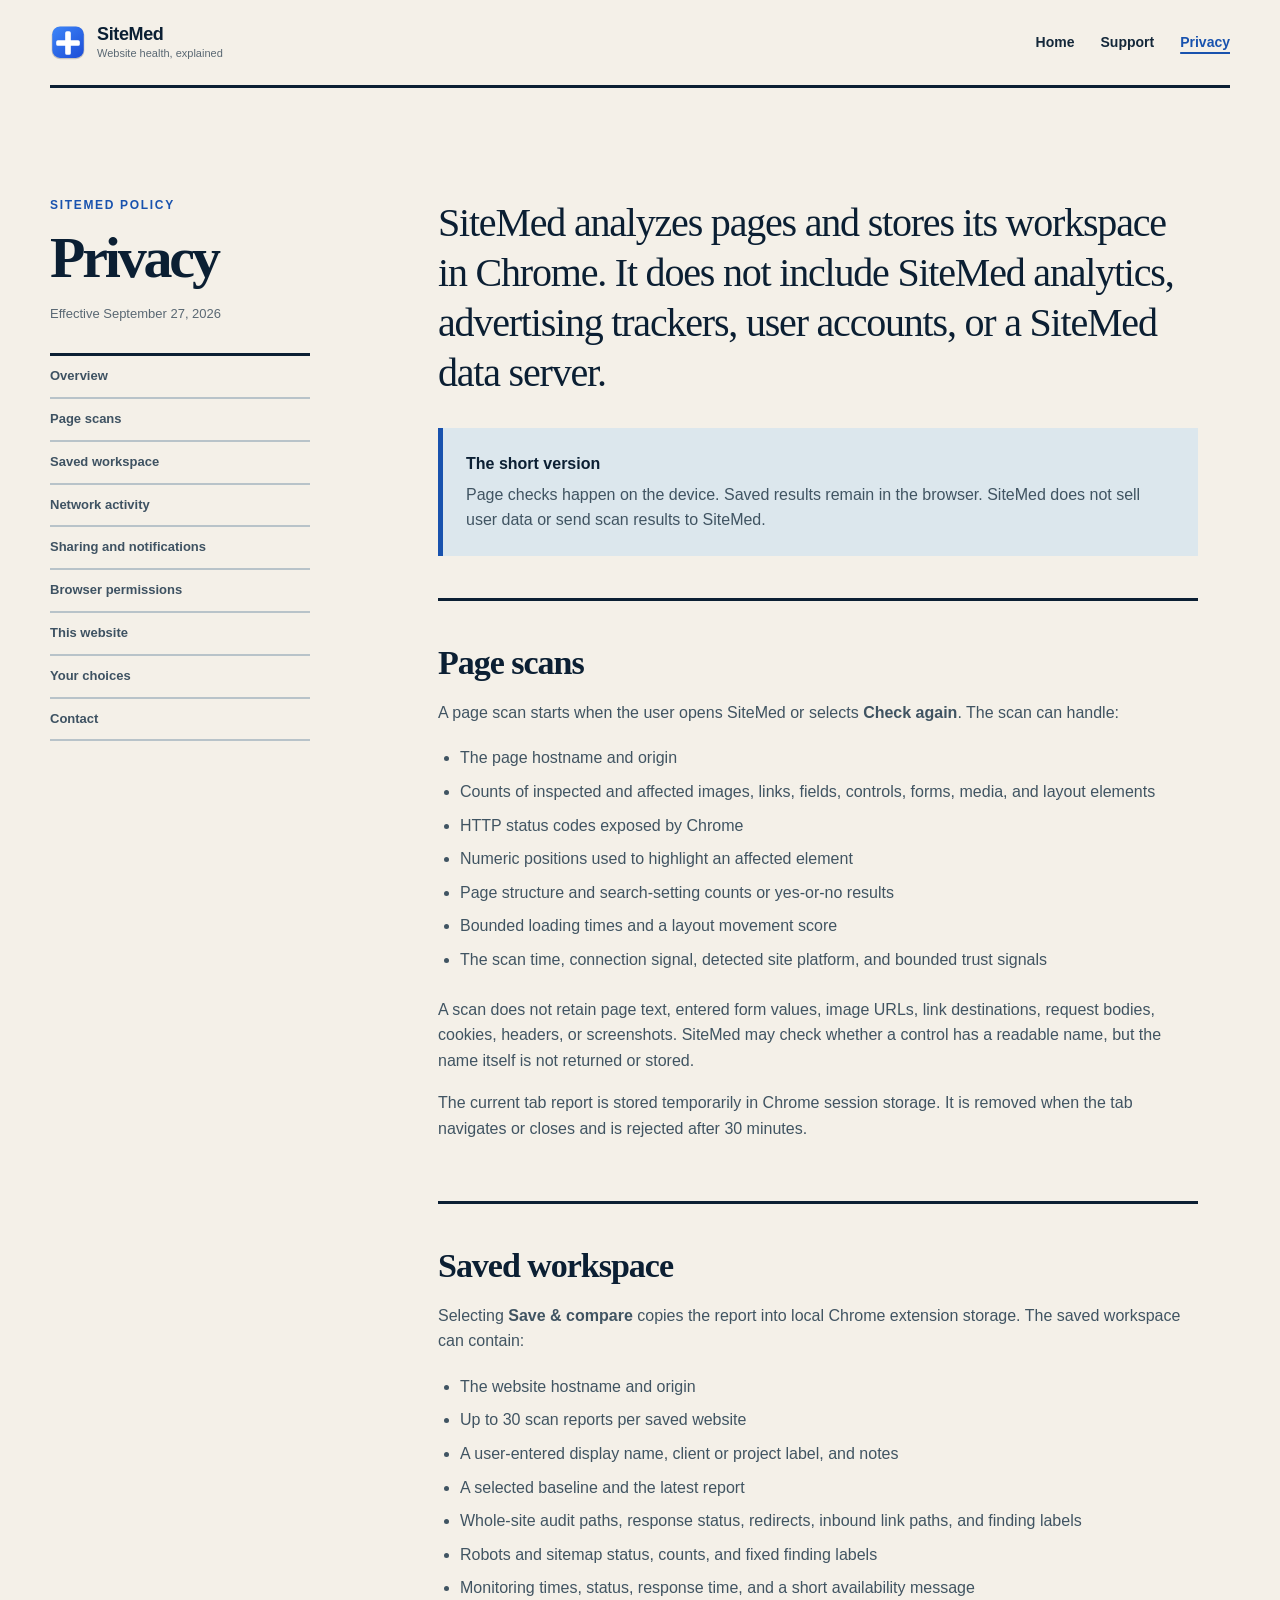
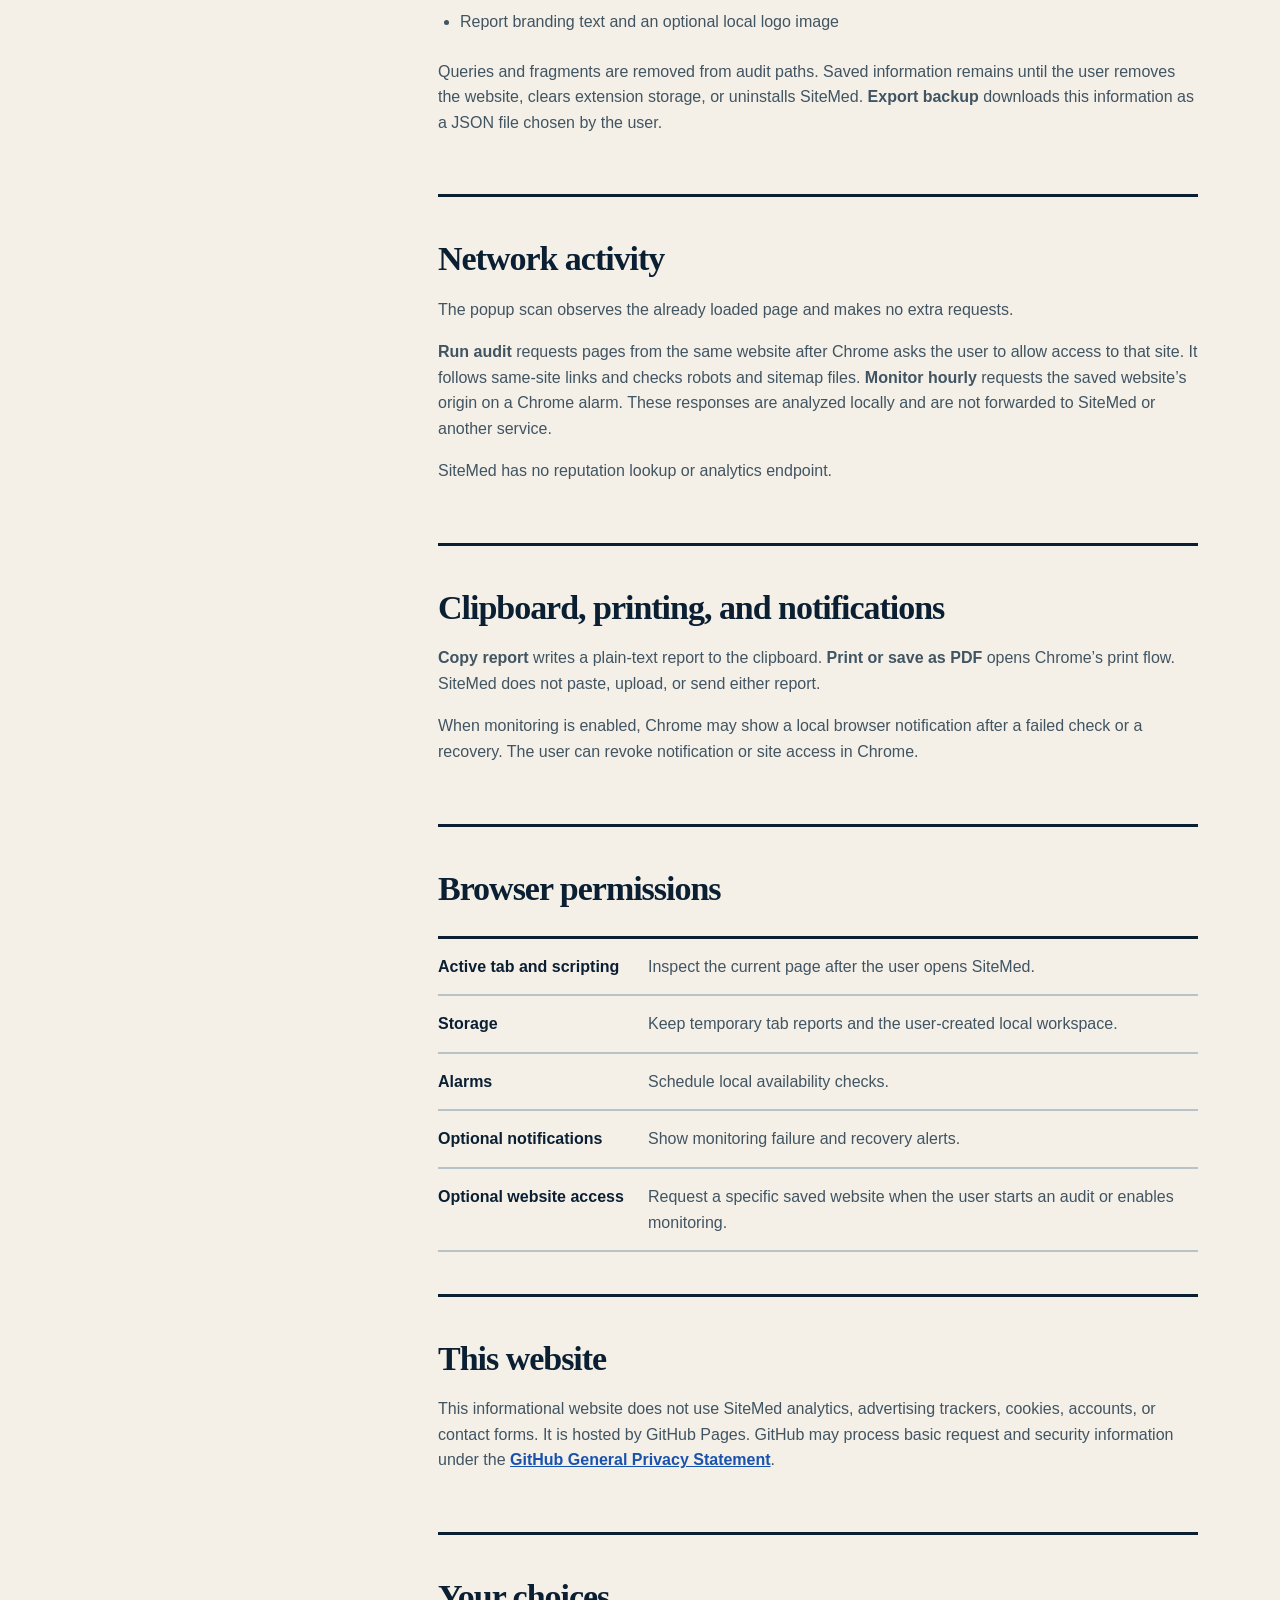
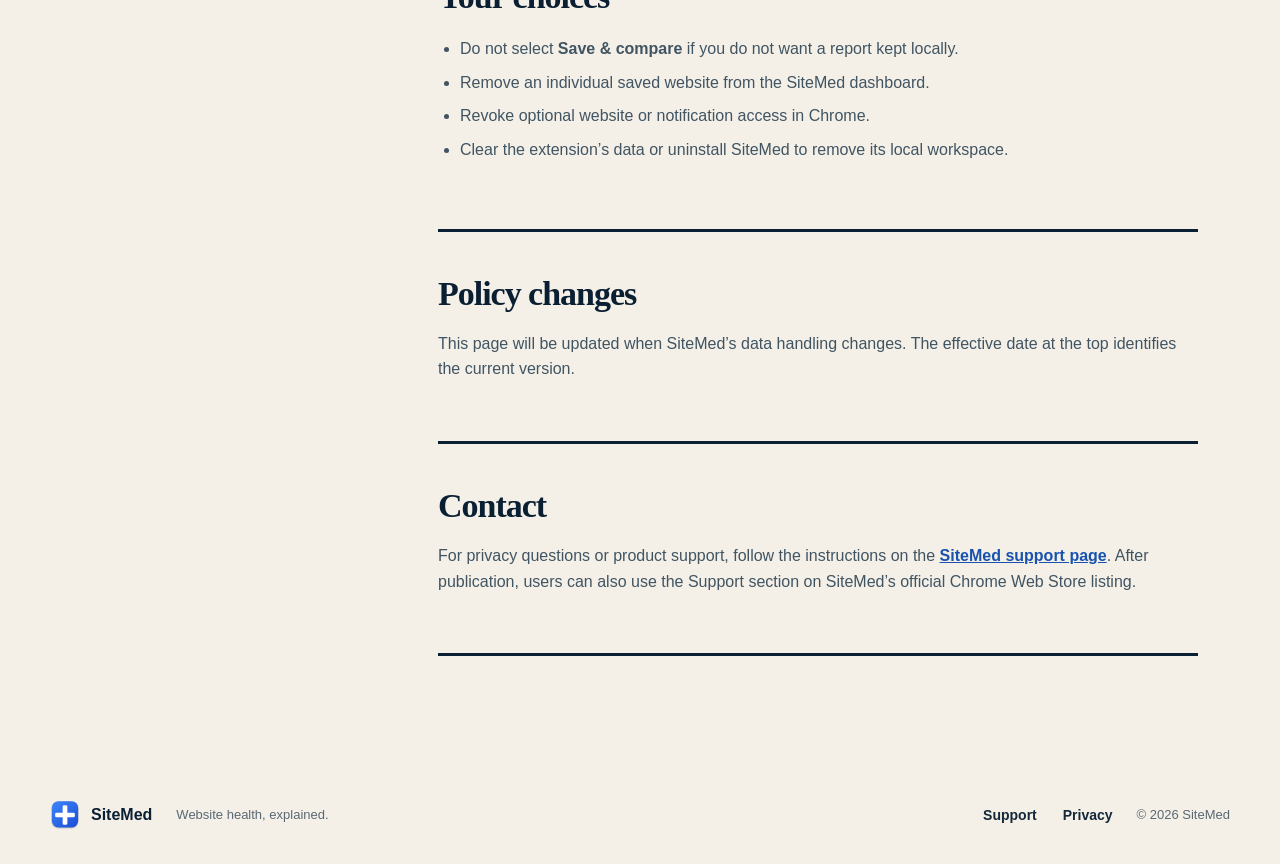
==== privacy.html @ 00b7d243 "First commit of website" ====
<!doctype html>
<html lang="en">
  <head>
    <meta charset="UTF-8" />
    <meta name="viewport" content="width=device-width, initial-scale=1" />
    <meta
      name="description"
      content="SiteMed privacy policy: what the Chrome extension checks, what it stores locally, and when it accesses a website."
    />
    <meta name="theme-color" content="#0b1f33" />
    <title>Privacy policy — SiteMed</title>
    <link rel="icon" href="assets/logo.svg" type="image/svg+xml" />
    <link rel="stylesheet" href="styles.css" />
  </head>
  <body>
    <a class="skip-link" href="#main">Skip to content</a>
    <header class="site-header">
      <a class="wordmark" href="index.html" aria-label="SiteMed home">
        <img src="assets/logo.svg" width="36" height="36" alt="" />
        <span><strong>SiteMed</strong><small>Website health, explained</small></span>
      </a>
      <nav aria-label="Main navigation">
        <a href="index.html">Home</a>
        <a href="support.html">Support</a>
        <a href="privacy.html" aria-current="page">Privacy</a>
      </nav>
    </header>

    <main id="main" class="policy-layout">
      <aside class="policy-sidebar">
        <p class="eyebrow">SiteMed policy</p>
        <h1>Privacy</h1>
        <p>Effective September 27, 2026</p>
        <nav aria-label="Privacy policy sections">
          <a href="#overview">Overview</a>
          <a href="#scans">Page scans</a>
          <a href="#workspace-data">Saved workspace</a>
          <a href="#network">Network activity</a>
          <a href="#sharing">Sharing and notifications</a>
          <a href="#permissions">Browser permissions</a>
          <a href="#website">This website</a>
          <a href="#choices">Your choices</a>
          <a href="#contact">Contact</a>
        </nav>
      </aside>

      <article class="policy-content">
        <section id="overview">
          <p class="policy-lede">
            SiteMed analyzes pages and stores its workspace in Chrome. It does not include
            SiteMed analytics, advertising trackers, user accounts, or a SiteMed data
            server.
          </p>
          <div class="policy-summary">
            <strong>The short version</strong>
            <p>
              Page checks happen on the device. Saved results remain in the browser.
              SiteMed does not sell user data or send scan results to SiteMed.
            </p>
          </div>
        </section>

        <section id="scans">
          <h2>Page scans</h2>
          <p>
            A page scan starts when the user opens SiteMed or selects
            <strong>Check again</strong>. The scan can handle:
          </p>
          <ul>
            <li>The page hostname and origin</li>
            <li>
              Counts of inspected and affected images, links, fields, controls, forms,
              media, and layout elements
            </li>
            <li>HTTP status codes exposed by Chrome</li>
            <li>Numeric positions used to highlight an affected element</li>
            <li>Page structure and search-setting counts or yes-or-no results</li>
            <li>Bounded loading times and a layout movement score</li>
            <li>
              The scan time, connection signal, detected site platform, and bounded trust
              signals
            </li>
          </ul>
          <p>
            A scan does not retain page text, entered form values, image URLs, link
            destinations, request bodies, cookies, headers, or screenshots. SiteMed may
            check whether a control has a readable name, but the name itself is not
            returned or stored.
          </p>
          <p>
            The current tab report is stored temporarily in Chrome session storage. It is
            removed when the tab navigates or closes and is rejected after 30 minutes.
          </p>
        </section>

        <section id="workspace-data">
          <h2>Saved workspace</h2>
          <p>
            Selecting <strong>Save &amp; compare</strong> copies the report into local
            Chrome extension storage. The saved workspace can contain:
          </p>
          <ul>
            <li>The website hostname and origin</li>
            <li>Up to 30 scan reports per saved website</li>
            <li>A user-entered display name, client or project label, and notes</li>
            <li>A selected baseline and the latest report</li>
            <li>
              Whole-site audit paths, response status, redirects, inbound link paths, and
              finding labels
            </li>
            <li>Robots and sitemap status, counts, and fixed finding labels</li>
            <li>
              Monitoring times, status, response time, and a short availability message
            </li>
            <li>Report branding text and an optional local logo image</li>
          </ul>
          <p>
            Queries and fragments are removed from audit paths. Saved information remains
            until the user removes the website, clears extension storage, or uninstalls
            SiteMed. <strong>Export backup</strong> downloads this information as a JSON
            file chosen by the user.
          </p>
        </section>

        <section id="network">
          <h2>Network activity</h2>
          <p>
            The popup scan observes the already loaded page and makes no extra requests.
          </p>
          <p>
            <strong>Run audit</strong> requests pages from the same website after Chrome
            asks the user to allow access to that site. It follows same-site links and
            checks robots and sitemap files. <strong>Monitor hourly</strong> requests the
            saved website’s origin on a Chrome alarm. These responses are analyzed locally
            and are not forwarded to SiteMed or another service.
          </p>
          <p>SiteMed has no reputation lookup or analytics endpoint.</p>
        </section>

        <section id="sharing">
          <h2>Clipboard, printing, and notifications</h2>
          <p>
            <strong>Copy report</strong> writes a plain-text report to the clipboard.
            <strong>Print or save as PDF</strong> opens Chrome’s print flow. SiteMed does
            not paste, upload, or send either report.
          </p>
          <p>
            When monitoring is enabled, Chrome may show a local browser notification after
            a failed check or a recovery. The user can revoke notification or site access
            in Chrome.
          </p>
        </section>

        <section id="permissions">
          <h2>Browser permissions</h2>
          <dl class="permission-list">
            <div>
              <dt>Active tab and scripting</dt>
              <dd>Inspect the current page after the user opens SiteMed.</dd>
            </div>
            <div>
              <dt>Storage</dt>
              <dd>Keep temporary tab reports and the user-created local workspace.</dd>
            </div>
            <div>
              <dt>Alarms</dt>
              <dd>Schedule local availability checks.</dd>
            </div>
            <div>
              <dt>Optional notifications</dt>
              <dd>Show monitoring failure and recovery alerts.</dd>
            </div>
            <div>
              <dt>Optional website access</dt>
              <dd>
                Request a specific saved website when the user starts an audit or enables
                monitoring.
              </dd>
            </div>
          </dl>
        </section>

        <section id="website">
          <h2>This website</h2>
          <p>
            This informational website does not use SiteMed analytics, advertising
            trackers, cookies, accounts, or contact forms. It is hosted by GitHub Pages.
            GitHub may process basic request and security information under the
            <a
              href="https://docs.github.com/en/site-policy/privacy-policies/github-general-privacy-statement"
              >GitHub General Privacy Statement</a
            >.
          </p>
        </section>

        <section id="choices">
          <h2>Your choices</h2>
          <ul>
            <li>
              Do not select <strong>Save &amp; compare</strong> if you do not want a
              report kept locally.
            </li>
            <li>Remove an individual saved website from the SiteMed dashboard.</li>
            <li>Revoke optional website or notification access in Chrome.</li>
            <li>
              Clear the extension’s data or uninstall SiteMed to remove its local
              workspace.
            </li>
          </ul>
        </section>

        <section id="changes">
          <h2>Policy changes</h2>
          <p>
            This page will be updated when SiteMed’s data handling changes. The effective
            date at the top identifies the current version.
          </p>
        </section>

        <section id="contact">
          <h2>Contact</h2>
          <p>
            For privacy questions or product support, follow the instructions on the
            <a href="support.html">SiteMed support page</a>. After publication, users can
            also use the Support section on SiteMed’s official Chrome Web Store listing.
          </p>
        </section>
      </article>
    </main>

    <footer class="site-footer">
      <a class="footer-brand" href="index.html">
        <img src="assets/logo.svg" width="30" height="30" alt="" />
        <strong>SiteMed</strong>
      </a>
      <p>Website health, explained.</p>
      <nav aria-label="Footer navigation">
        <a href="support.html">Support</a>
        <a href="privacy.html">Privacy</a>
      </nav>
      <p class="copyright">© 2026 SiteMed</p>
    </footer>
  </body>
</html>
---- styles.css ----
:root {
  color: #14283a;
  background: #f4f0e8;
  font-family: Arial, Helvetica, sans-serif;
  font-synthesis: none;
  text-rendering: optimizeLegibility;
  --navy: #0b1f33;
  --navy-light: #173a59;
  --blue: #2468d6;
  --blue-dark: #1852ae;
  --cream: #f4f0e8;
  --paper: #fffdf8;
  --ink: #14283a;
  --muted: #5a6873;
  --rule: #b8c3c9;
  --green: #208361;
  --yellow: #d79d27;
  --red: #cc4b4b;
}

* {
  box-sizing: border-box;
}

html {
  scroll-behavior: smooth;
}

body {
  margin: 0;
  overflow-x: hidden;
  background: var(--cream);
  color: var(--ink);
  line-height: 1.6;
}

img {
  display: block;
  max-width: 100%;
}

a {
  color: inherit;
}

button,
a {
  -webkit-tap-highlight-color: transparent;
}

:focus-visible {
  outline: 3px solid #73a7fa;
  outline-offset: 4px;
}

.skip-link {
  position: fixed;
  z-index: 20;
  top: 12px;
  left: 12px;
  padding: 10px 14px;
  transform: translateY(-180%);
  background: #fff;
  color: var(--navy);
  font-weight: 700;
}

.skip-link:focus {
  transform: translateY(0);
}

.site-header {
  display: flex;
  width: min(1180px, calc(100% - 40px));
  min-height: 88px;
  align-items: center;
  justify-content: space-between;
  gap: 32px;
  margin: 0 auto;
  border-bottom: 3px solid var(--navy);
}

.wordmark,
.footer-brand {
  display: inline-flex;
  align-items: center;
  gap: 11px;
  color: var(--navy);
  text-decoration: none;
}

.wordmark > span {
  display: flex;
  flex-direction: column;
}

.wordmark strong {
  font-size: 18px;
  letter-spacing: -0.02em;
  line-height: 1.1;
}

.wordmark small {
  margin-top: 3px;
  color: var(--muted);
  font-size: 11px;
  line-height: 1.2;
}

.site-header nav,
.site-footer nav {
  display: flex;
  align-items: center;
  gap: 26px;
}

.site-header nav a,
.site-footer nav a {
  font-size: 14px;
  font-weight: 700;
  text-decoration: none;
}

.site-header nav a:hover,
.site-header nav a[aria-current='page'],
.site-footer nav a:hover {
  color: var(--blue-dark);
  text-decoration: underline;
  text-decoration-thickness: 2px;
  text-underline-offset: 5px;
}

.hero {
  display: grid;
  width: min(1180px, calc(100% - 40px));
  grid-template-columns: minmax(0, 1.05fr) minmax(360px, 0.85fr);
  align-items: center;
  gap: clamp(48px, 8vw, 110px);
  margin: 0 auto;
  padding: clamp(70px, 10vw, 130px) 0;
}

.hero-copy {
  min-width: 0;
}

.eyebrow {
  margin: 0 0 16px;
  color: var(--blue-dark);
  font-size: 12px;
  font-weight: 800;
  letter-spacing: 0.14em;
  line-height: 1.3;
  text-transform: uppercase;
}

.hero h1,
.support-hero h1,
.policy-sidebar h1 {
  margin: 0;
  color: var(--navy);
  font-family: Georgia, 'Times New Roman', serif;
  font-size: clamp(50px, 7vw, 88px);
  font-weight: 700;
  letter-spacing: -0.055em;
  line-height: 0.98;
}

.hero-lede {
  max-width: 650px;
  margin: 30px 0 0;
  color: #34495a;
  font-size: clamp(18px, 2vw, 22px);
  line-height: 1.55;
}

.hero-actions,
.closing-links {
  display: flex;
  flex-wrap: wrap;
  gap: 12px;
  margin-top: 34px;
}

.button {
  display: inline-flex;
  min-height: 48px;
  align-items: center;
  justify-content: center;
  padding: 12px 19px;
  border: 3px solid transparent;
  border-radius: 5px;
  font-size: 14px;
  font-weight: 800;
  line-height: 1.2;
  text-decoration: none;
}

.button-primary {
  background: var(--blue-dark);
  color: #fff;
}

.button-primary:hover {
  background: var(--navy);
}

.button-secondary {
  border-color: var(--navy);
  background: transparent;
  color: var(--navy);
}

.button-secondary:hover {
  background: var(--paper);
}

.plain-list {
  margin: 0;
  padding: 0;
  list-style: none;
}

.hero-points {
  display: flex;
  flex-wrap: wrap;
  gap: 10px 22px;
  margin-top: 32px;
  color: var(--muted);
  font-size: 13px;
  font-weight: 700;
}

.hero-points li::before {
  margin-right: 8px;
  color: var(--green);
  content: '✓';
}

.scan-demo {
  overflow: hidden;
  border: 4px solid var(--navy);
  border-radius: 8px;
  background: #0f1e30;
  color: #eaf1fb;
  box-shadow: 16px 16px 0 #c6d5df;
}

.demo-titlebar {
  display: flex;
  align-items: center;
  gap: 10px;
  padding: 15px 18px;
  border-bottom: 2px solid #31445a;
}

.demo-titlebar > span:last-child,
.demo-site > span:last-child {
  display: flex;
  flex-direction: column;
}

.demo-titlebar strong,
.demo-site strong {
  line-height: 1.2;
}

.demo-titlebar small,
.demo-site small {
  margin-top: 2px;
  color: #9aabc0;
  font-size: 10px;
  line-height: 1.3;
  text-transform: uppercase;
}

.demo-mark {
  display: grid;
  width: 29px;
  height: 29px;
  place-items: center;
  border-radius: 5px;
  background: var(--blue);
  color: white;
  font-size: 23px;
  font-weight: 400;
  line-height: 1;
}

.demo-site {
  display: flex;
  align-items: center;
  gap: 11px;
  padding: 20px 20px 8px;
}

.status-dot {
  width: 11px;
  height: 11px;
  border: 2px solid #0f1e30;
  border-radius: 50%;
  background: #45cc95;
  box-shadow: 0 0 0 2px #347b67;
}

.demo-summary {
  display: flex;
  flex-direction: column;
  margin: 10px 20px 14px;
  padding: 14px;
  border-left: 4px solid #5c98ef;
  background: #172a40;
}

.demo-summary strong {
  font-size: 15px;
}

.demo-summary span {
  margin-top: 2px;
  color: #b4c1d0;
  font-size: 12px;
}

.demo-findings {
  display: grid;
  gap: 8px;
  margin: 0;
  padding: 0 20px;
  list-style: none;
}

.demo-findings li {
  display: grid;
  grid-template-columns: 27px 1fr;
  gap: 10px;
  padding: 11px 0;
  border-bottom: 2px solid #2c3e52;
}

.demo-findings li:last-child {
  border-bottom: 0;
}

.demo-findings li > span:last-child {
  display: flex;
  min-width: 0;
  flex-direction: column;
}

.demo-findings strong {
  font-size: 12px;
  line-height: 1.4;
}

.demo-findings small {
  margin-top: 3px;
  color: #9fafc1;
  font-size: 10px;
  line-height: 1.45;
}

.severity {
  display: grid;
  width: 24px;
  height: 24px;
  place-items: center;
  border-radius: 50%;
  color: #fff;
  font-size: 10px;
  font-weight: 800;
}

.severity-error {
  background: var(--red);
}

.severity-warning {
  background: var(--yellow);
}

.severity-info {
  background: #397fd7;
}

.demo-private {
  margin: 8px 20px 18px;
  color: #9fafc1;
  font-size: 10px;
}

.demo-private span {
  margin-right: 6px;
  color: #45cc95;
}

.statement {
  background: var(--navy);
  color: #fff;
}

.statement p {
  width: min(980px, calc(100% - 40px));
  margin: 0 auto;
  padding: clamp(56px, 8vw, 90px) 0;
  font-family: Georgia, 'Times New Roman', serif;
  font-size: clamp(30px, 5vw, 54px);
  letter-spacing: -0.035em;
  line-height: 1.16;
}

.section {
  width: min(1180px, calc(100% - 40px));
  margin: 0 auto;
  padding: clamp(72px, 10vw, 125px) 0;
}

.section-heading {
  display: grid;
  grid-template-columns: minmax(0, 1.2fr) minmax(280px, 0.7fr);
  gap: 24px 70px;
  align-items: end;
  margin-bottom: 56px;
}

.section-heading .eyebrow {
  grid-column: 1 / -1;
  margin-bottom: -6px;
}

.section-heading h2,
.workspace-intro h2,
.privacy-callout h2,
.closing h2,
.support-contact h2 {
  margin: 0;
  color: var(--navy);
  font-family: Georgia, 'Times New Roman', serif;
  font-size: clamp(36px, 5vw, 60px);
  letter-spacing: -0.045em;
  line-height: 1.05;
}

.section-heading > p:last-child,
.workspace-intro > p:last-child {
  margin: 0;
  color: var(--muted);
  font-size: 17px;
}

.check-grid {
  display: grid;
  grid-template-columns: repeat(2, minmax(0, 1fr));
  border-top: 4px solid var(--navy);
}

.check-grid article {
  position: relative;
  min-height: 270px;
  padding: 36px 42px 36px 0;
  border-bottom: 3px solid var(--navy);
}

.check-grid article:nth-child(odd) {
  padding-right: 48px;
  border-right: 3px solid var(--navy);
}

.check-grid article:nth-child(even) {
  padding-left: 48px;
}

.check-number {
  display: block;
  color: var(--blue-dark);
  font-family: Georgia, 'Times New Roman', serif;
  font-size: 18px;
  font-weight: 700;
}

.check-grid h3 {
  margin: 34px 0 12px;
  color: var(--navy);
  font-size: 23px;
  letter-spacing: -0.025em;
  line-height: 1.25;
}

.check-grid p {
  max-width: 470px;
  margin: 0;
  color: var(--muted);
}

.workspace-section {
  display: grid;
  grid-template-columns: minmax(300px, 0.75fr) minmax(420px, 1.25fr);
  gap: clamp(60px, 10vw, 130px);
  padding: clamp(78px, 10vw, 125px) max(20px, calc((100vw - 1180px) / 2));
  background: #dbe5ea;
}

.workspace-intro {
  align-self: start;
}

.workspace-intro > p:last-child {
  margin-top: 24px;
}

.workspace-list {
  border-top: 4px solid var(--navy);
}

.workspace-list article {
  display: grid;
  grid-template-columns: 180px 1fr;
  gap: 22px;
  padding: 26px 0;
  border-bottom: 3px solid var(--navy);
}

.workspace-list strong {
  color: var(--navy);
  font-size: 16px;
}

.workspace-list p {
  margin: 0;
  color: #425666;
}

.privacy-callout {
  display: grid;
  grid-template-columns: 1fr 1fr;
  gap: 60px;
  padding: clamp(75px, 10vw, 120px) max(20px, calc((100vw - 1180px) / 2));
  background: #122c45;
  color: #d9e5ef;
}

.privacy-callout .eyebrow {
  color: #8eb9fb;
}

.privacy-callout h2 {
  color: #fff;
}

.privacy-callout p {
  margin: 0 0 22px;
  font-size: 18px;
}

.text-link {
  color: inherit;
  font-weight: 800;
  text-decoration: underline;
  text-decoration-thickness: 2px;
  text-underline-offset: 5px;
}

.text-link:hover {
  color: #8eb9fb;
}

.section-heading.compact {
  display: block;
  max-width: 720px;
}

.section-heading.compact .eyebrow {
  margin-bottom: 16px;
}

.faq-list {
  border-top: 4px solid var(--navy);
}

.faq-list details {
  border-bottom: 3px solid var(--navy);
}

.faq-list summary {
  position: relative;
  padding: 24px 50px 24px 0;
  color: var(--navy);
  cursor: pointer;
  font-size: 18px;
  font-weight: 800;
  list-style: none;
}

.faq-list summary::-webkit-details-marker {
  display: none;
}

.faq-list summary::after {
  position: absolute;
  top: 16px;
  right: 3px;
  color: var(--blue-dark);
  content: '+';
  font-family: Georgia, 'Times New Roman', serif;
  font-size: 32px;
  font-weight: 400;
}

.faq-list details[open] summary::after {
  content: '−';
}

.faq-list details p {
  max-width: 780px;
  margin: -8px 0 26px;
  color: var(--muted);
}

.closing {
  padding: clamp(74px, 10vw, 120px) max(20px, calc((100vw - 1180px) / 2));
  background: var(--blue-dark);
  color: #fff;
}

.closing .eyebrow {
  color: #c5dbff;
}

.closing h2 {
  max-width: 900px;
  color: #fff;
}

.button-light {
  background: #fff;
  color: var(--navy);
}

.button-outline-light {
  border-color: #fff;
  color: #fff;
}

.site-footer {
  display: grid;
  width: min(1180px, calc(100% - 40px));
  grid-template-columns: auto 1fr auto auto;
  align-items: center;
  gap: 24px;
  margin: 0 auto;
  padding: 34px 0;
}

.site-footer p {
  margin: 0;
  color: var(--muted);
  font-size: 13px;
}

.site-footer .copyright {
  text-align: right;
}

.policy-layout {
  display: grid;
  width: min(1180px, calc(100% - 40px));
  grid-template-columns: 260px minmax(0, 760px);
  gap: clamp(60px, 10vw, 150px);
  margin: 0 auto;
  padding: clamp(65px, 9vw, 110px) 0;
}

.policy-sidebar {
  align-self: start;
}

.policy-sidebar h1 {
  font-size: 58px;
}

.policy-sidebar > p:nth-of-type(2) {
  margin: 18px 0 28px;
  color: var(--muted);
  font-size: 13px;
}

.policy-sidebar nav {
  display: flex;
  flex-direction: column;
  border-top: 3px solid var(--navy);
}

.policy-sidebar nav a {
  padding: 10px 0;
  border-bottom: 2px solid var(--rule);
  color: #3e5262;
  font-size: 13px;
  font-weight: 700;
  text-decoration: none;
}

.policy-sidebar nav a:hover {
  color: var(--blue-dark);
}

.policy-content {
  min-width: 0;
}

.policy-content section {
  padding: 42px 0;
  border-bottom: 3px solid var(--navy);
  scroll-margin-top: 24px;
}

.policy-content section:first-child {
  padding-top: 0;
}

.policy-content h2,
.support-main h2,
.support-faq h2 {
  margin: 0 0 18px;
  color: var(--navy);
  font-family: Georgia, 'Times New Roman', serif;
  font-size: 34px;
  letter-spacing: -0.03em;
  line-height: 1.15;
}

.policy-content p,
.policy-content li,
.support-main p,
.support-main li {
  color: #405462;
}

.policy-content p {
  margin: 0 0 17px;
}

.policy-content ul {
  display: grid;
  gap: 8px;
  margin: 20px 0 24px;
  padding-left: 22px;
}

.policy-content a {
  color: var(--blue-dark);
  font-weight: 700;
}

.policy-lede {
  color: var(--navy) !important;
  font-family: Georgia, 'Times New Roman', serif;
  font-size: clamp(26px, 4vw, 40px);
  letter-spacing: -0.03em;
  line-height: 1.25;
}

.policy-summary {
  margin-top: 30px;
  padding: 23px;
  border-left: 5px solid var(--blue-dark);
  background: #dce7ed;
}

.policy-summary strong {
  color: var(--navy);
}

.policy-summary p {
  margin: 5px 0 0;
}

.permission-list {
  margin: 28px 0 0;
  border-top: 3px solid var(--navy);
}

.permission-list div {
  display: grid;
  grid-template-columns: 190px 1fr;
  gap: 20px;
  padding: 15px 0;
  border-bottom: 2px solid var(--rule);
}

.permission-list dt {
  color: var(--navy);
  font-weight: 800;
}

.permission-list dd {
  margin: 0;
  color: #405462;
}

.support-hero {
  width: min(930px, calc(100% - 40px));
  margin: 0 auto;
  padding: clamp(72px, 10vw, 120px) 0;
  text-align: center;
}

.support-hero h1 {
  font-size: clamp(48px, 7vw, 78px);
}

.support-hero > p:last-child {
  max-width: 720px;
  margin: 28px auto 0;
  color: var(--muted);
  font-size: 19px;
}

.support-layout {
  display: grid;
  width: min(1180px, calc(100% - 40px));
  grid-template-columns: minmax(0, 1.4fr) minmax(290px, 0.6fr);
  gap: 70px;
  margin: 0 auto;
  padding-bottom: clamp(80px, 10vw, 130px);
}

.support-main {
  border-top: 4px solid var(--navy);
}

.support-main section {
  padding: 38px 0;
  border-bottom: 3px solid var(--navy);
}

.support-main p:last-child {
  margin-bottom: 0;
}

.steps {
  display: grid;
  gap: 11px;
  margin: 25px 0;
  padding: 0;
  list-style: none;
}

.steps li {
  display: grid;
  grid-template-columns: 34px 1fr;
  align-items: start;
  gap: 12px;
}

.steps span {
  display: grid;
  width: 30px;
  height: 30px;
  place-items: center;
  border-radius: 50%;
  background: var(--blue-dark);
  color: #fff;
  font-size: 12px;
  font-weight: 800;
}

.steps p {
  margin: 1px 0 0;
}

.support-note {
  padding: 16px 18px;
  border-left: 5px solid var(--yellow);
  background: #ebe5d7;
}

.support-contact {
  align-self: start;
  padding: 30px;
  background: var(--navy);
  color: #dbe5ee;
}

.support-contact .eyebrow {
  color: #8eb9fb;
}

.support-contact h2 {
  color: #fff;
  font-size: 37px;
}

.support-contact h3 {
  margin: 28px 0 8px;
  color: #fff;
  font-size: 15px;
}

.support-contact ul {
  padding-left: 20px;
}

.support-contact .text-link {
  display: inline-block;
  margin-top: 15px;
}

.support-faq {
  padding: clamp(72px, 9vw, 110px) max(20px, calc((100vw - 980px) / 2));
  background: #dbe5ea;
}

@media (max-width: 850px) {
  .site-header {
    align-items: flex-start;
    padding: 18px 0;
  }

  .site-header nav {
    flex-wrap: wrap;
    justify-content: flex-end;
    gap: 8px 18px;
  }

  .hero,
  .workspace-section,
  .privacy-callout,
  .support-layout {
    grid-template-columns: 1fr;
  }

  .hero {
    gap: 60px;
  }

  .scan-demo {
    width: min(100%, 520px);
    justify-self: center;
  }

  .section-heading {
    display: block;
  }

  .section-heading h2 {
    margin-bottom: 22px;
  }

  .workspace-section,
  .privacy-callout {
    gap: 50px;
  }

  .policy-layout {
    grid-template-columns: 1fr;
    gap: 60px;
  }

  .policy-sidebar nav {
    display: grid;
    grid-template-columns: repeat(2, minmax(0, 1fr));
    column-gap: 20px;
  }

  .support-contact {
    order: -1;
  }

  .site-footer {
    grid-template-columns: auto 1fr auto;
  }

  .site-footer nav {
    grid-column: 1 / -1;
    grid-row: 2;
  }
}

@media (max-width: 600px) {
  .site-header {
    width: min(100% - 28px, 1180px);
    flex-direction: column;
    gap: 16px;
  }

  .site-header nav {
    width: 100%;
    justify-content: flex-start;
  }

  .hero,
  .section,
  .policy-layout,
  .support-hero,
  .support-layout,
  .site-footer {
    width: min(100% - 28px, 1180px);
  }

  .hero {
    grid-template-columns: minmax(0, 1fr);
    padding-top: 60px;
  }

  .hero h1 {
    font-size: clamp(42px, 12.2vw, 54px);
  }

  .hero-actions .button {
    width: 100%;
  }

  .scan-demo {
    box-shadow: 9px 9px 0 #c6d5df;
  }

  .check-grid {
    grid-template-columns: 1fr;
  }

  .check-grid article,
  .check-grid article:nth-child(odd),
  .check-grid article:nth-child(even) {
    min-height: auto;
    padding: 30px 0;
    border-right: 0;
  }

  .check-grid h3 {
    margin-top: 20px;
  }

  .workspace-section,
  .privacy-callout,
  .closing,
  .support-faq {
    padding-right: 14px;
    padding-left: 14px;
  }

  .workspace-list article,
  .permission-list div {
    grid-template-columns: 1fr;
    gap: 5px;
  }

  .policy-sidebar nav {
    grid-template-columns: 1fr;
  }

  .site-footer {
    grid-template-columns: 1fr auto;
  }

  .site-footer > p:nth-of-type(1) {
    display: none;
  }

  .site-footer nav {
    gap: 18px;
  }
}

@media (prefers-reduced-motion: reduce) {
  html {
    scroll-behavior: auto;
  }
}
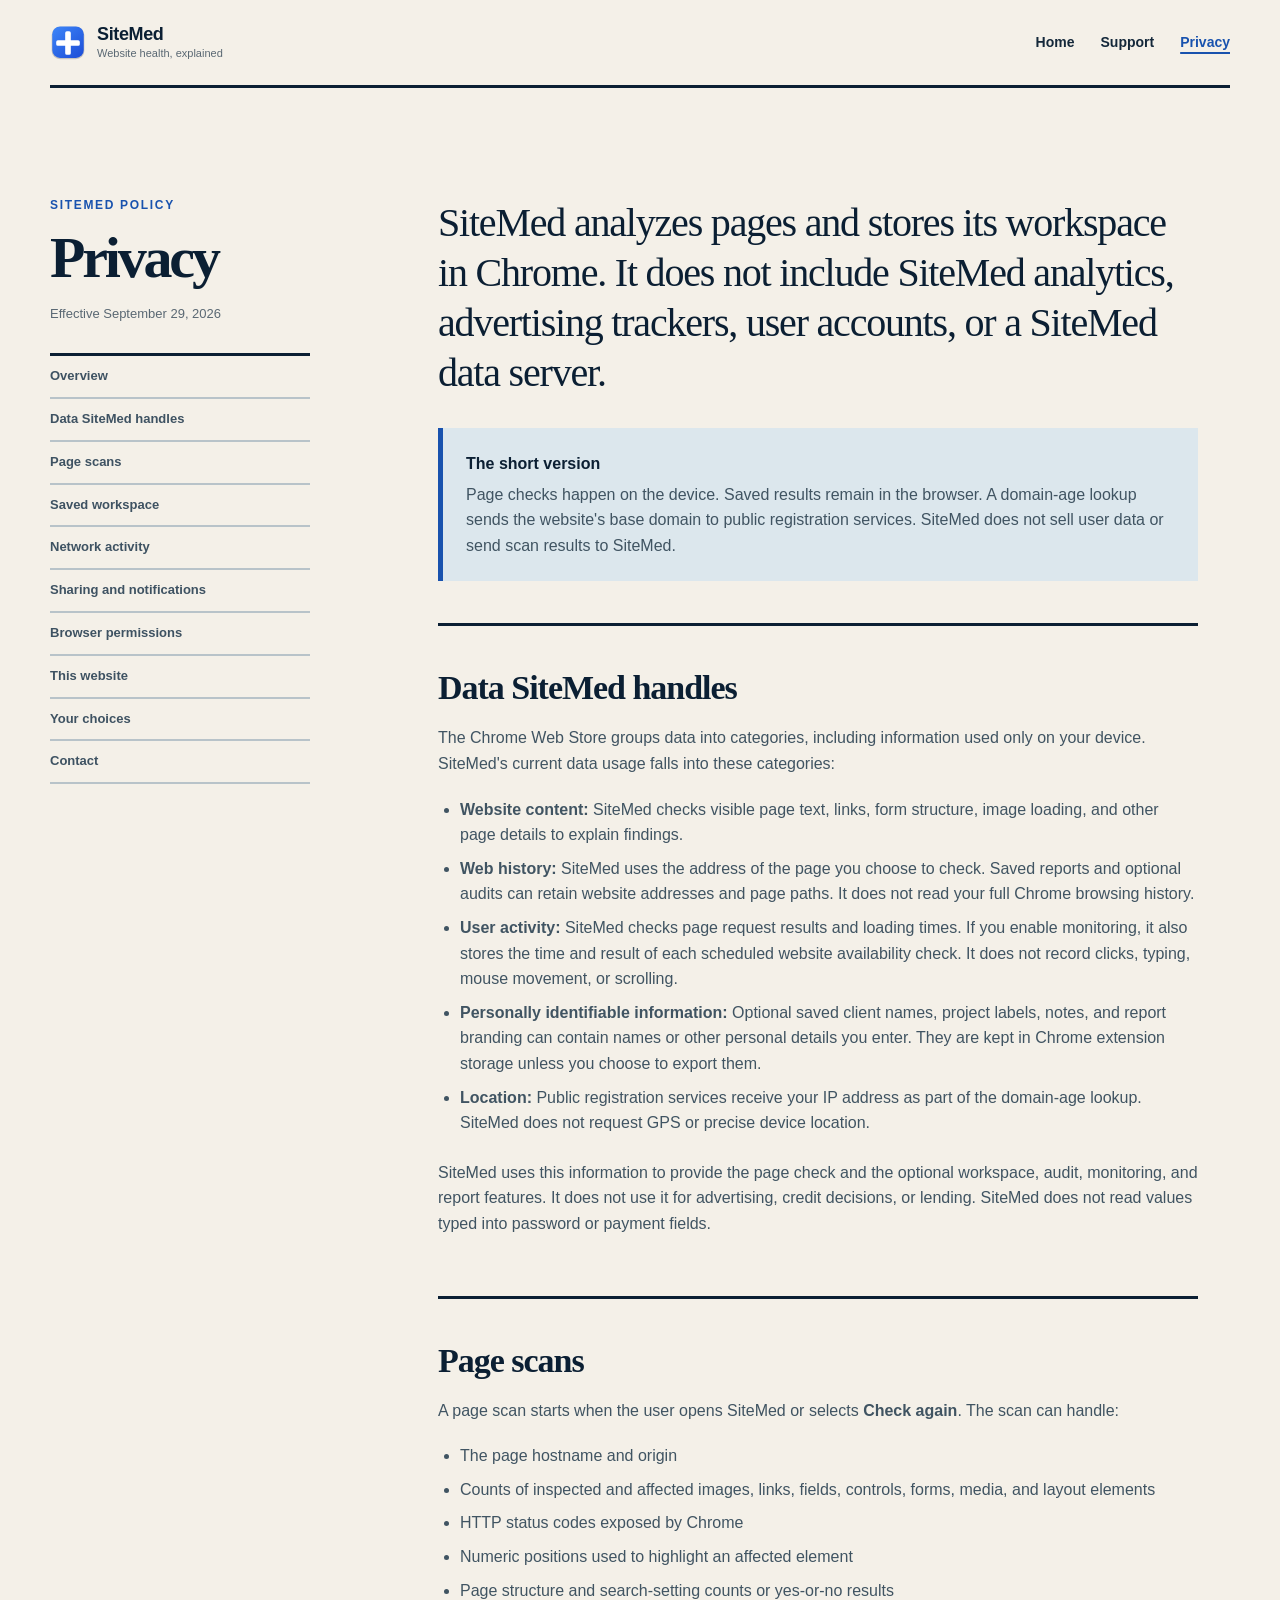
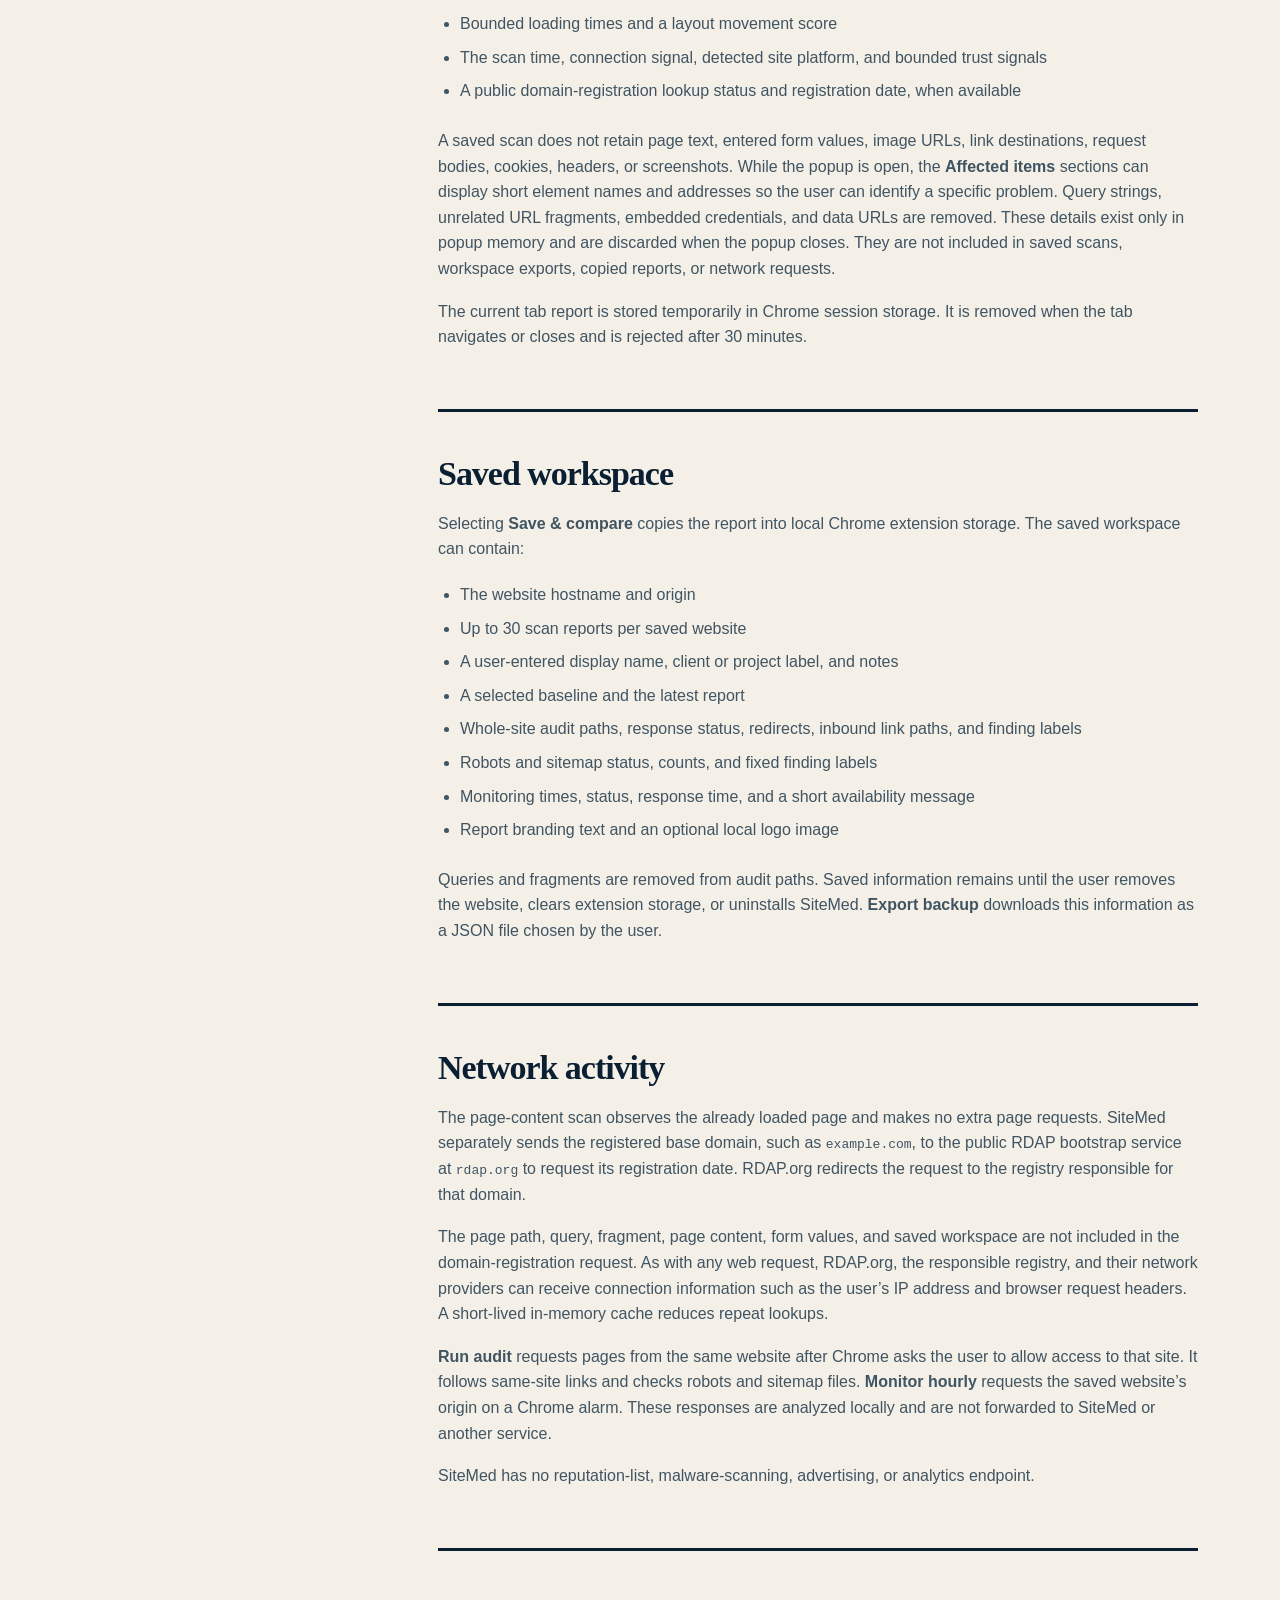
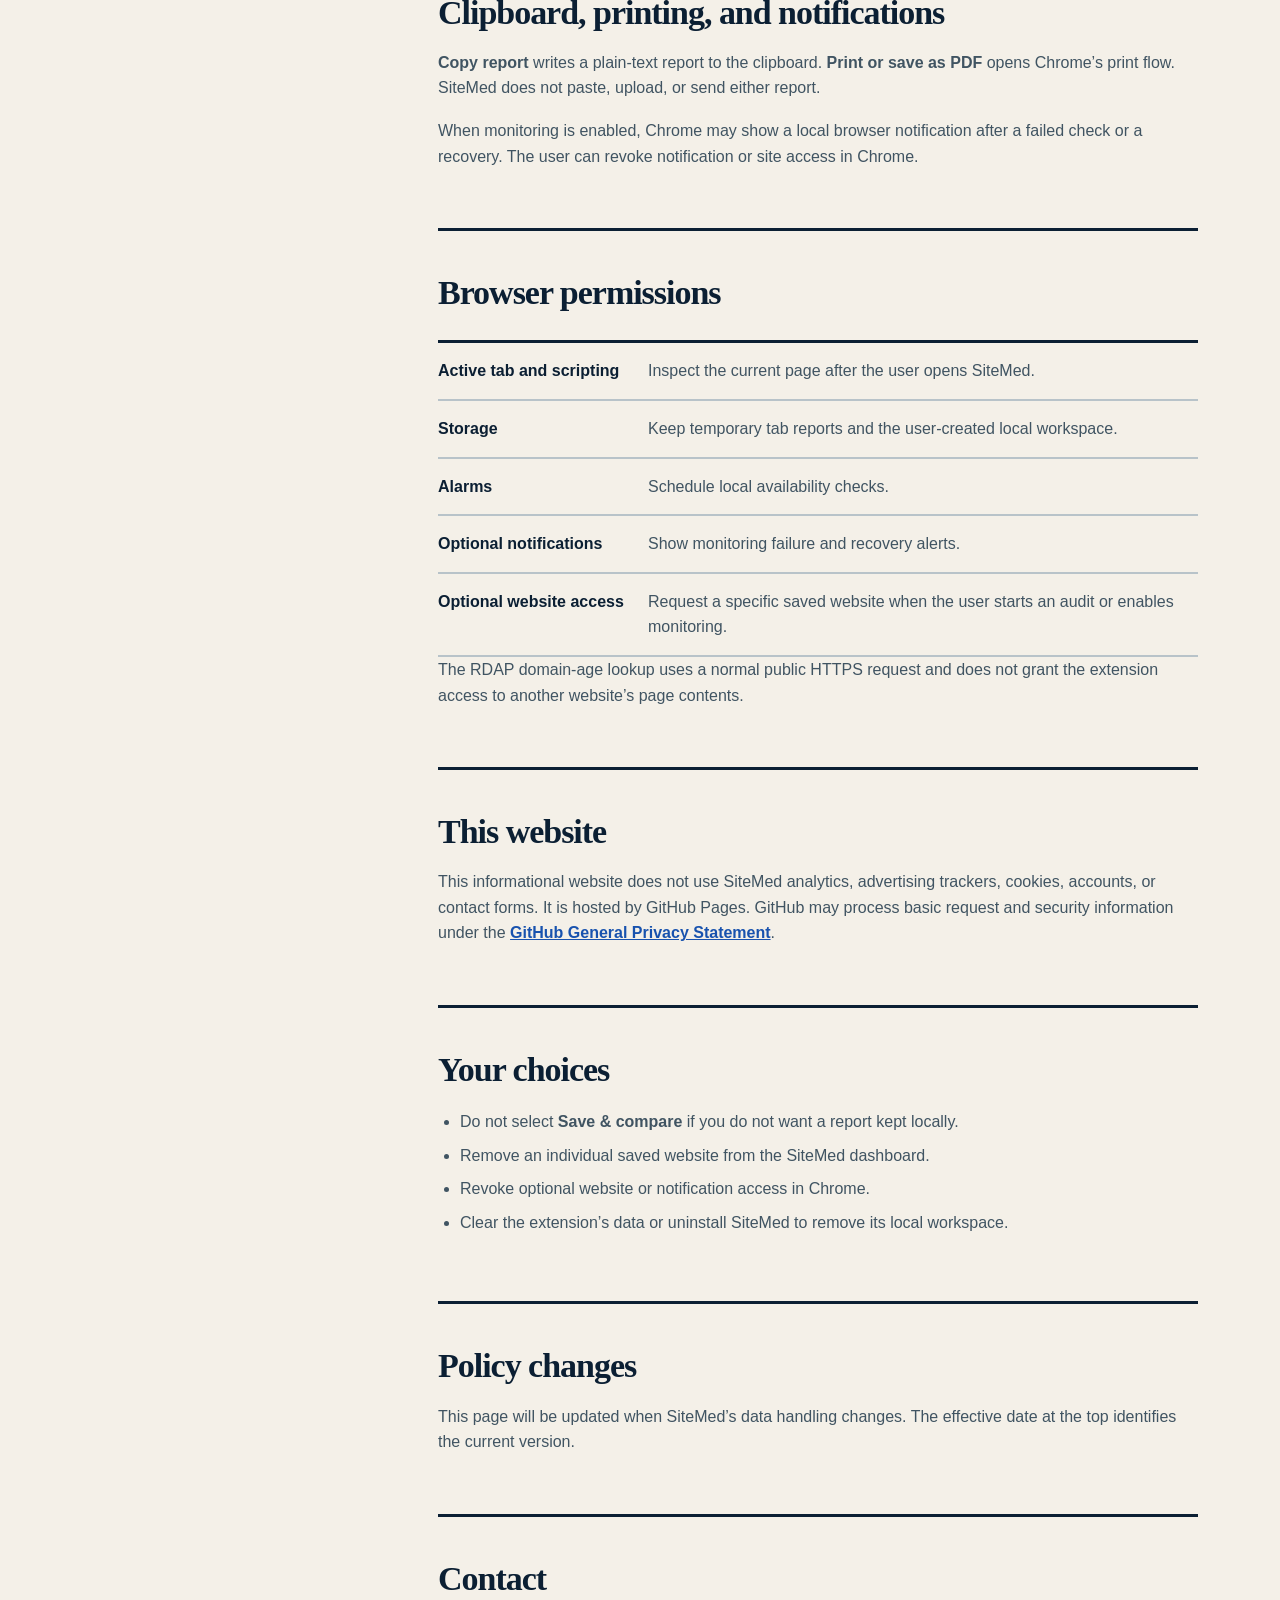
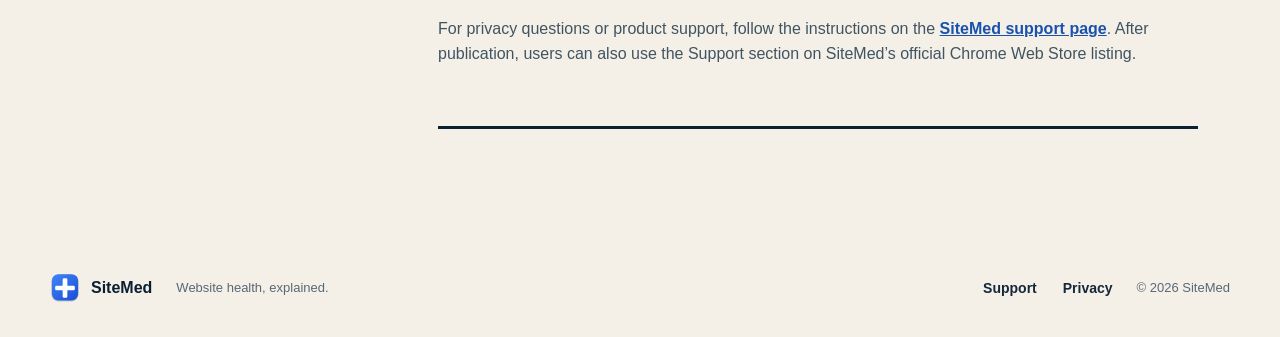
==== commit 666799b4: "Update SiteMed website trust and privacy disclosures" ====
--- a/privacy.html
+++ b/privacy.html
@@ -30,9 +30,10 @@
       <aside class="policy-sidebar">
         <p class="eyebrow">SiteMed policy</p>
         <h1>Privacy</h1>
-        <p>Effective September 27, 2026</p>
+        <p>Effective September 29, 2026</p>
         <nav aria-label="Privacy policy sections">
           <a href="#overview">Overview</a>
+          <a href="#data-use">Data SiteMed handles</a>
           <a href="#scans">Page scans</a>
           <a href="#workspace-data">Saved workspace</a>
           <a href="#network">Network activity</a>
@@ -54,10 +55,54 @@
           <div class="policy-summary">
             <strong>The short version</strong>
             <p>
-              Page checks happen on the device. Saved results remain in the browser.
-              SiteMed does not sell user data or send scan results to SiteMed.
+              Page checks happen on the device. Saved results remain in the browser. A
+              domain-age lookup sends the website's base domain to public registration
+              services. SiteMed does not sell user data or send scan results to SiteMed.
             </p>
           </div>
+        </section>
+
+        <section id="data-use">
+          <h2>Data SiteMed handles</h2>
+          <p>
+            The Chrome Web Store groups data into categories, including information used
+            only on your device. SiteMed's current data usage falls into these categories:
+          </p>
+          <ul>
+            <li>
+              <strong>Website content:</strong> SiteMed checks visible page text, links,
+              form structure, image loading, and other page details to explain findings.
+            </li>
+            <li>
+              <strong>Web history:</strong> SiteMed uses the address of the page you
+              choose to check. Saved reports and optional audits can retain website
+              addresses and page paths. It does not read your full Chrome browsing
+              history.
+            </li>
+            <li>
+              <strong>User activity:</strong> SiteMed checks page request results and
+              loading times. If you enable monitoring, it also stores the time and result
+              of each scheduled website availability check. It does not record clicks,
+              typing, mouse movement, or scrolling.
+            </li>
+            <li>
+              <strong>Personally identifiable information:</strong> Optional saved client
+              names, project labels, notes, and report branding can contain names or other
+              personal details you enter. They are kept in Chrome extension storage unless
+              you choose to export them.
+            </li>
+            <li>
+              <strong>Location:</strong> Public registration services receive your IP
+              address as part of the domain-age lookup. SiteMed does not request GPS or
+              precise device location.
+            </li>
+          </ul>
+          <p>
+            SiteMed uses this information to provide the page check and the optional
+            workspace, audit, monitoring, and report features. It does not use it for
+            advertising, credit decisions, or lending. SiteMed does not read values typed
+            into password or payment fields.
+          </p>
         </section>
 
         <section id="scans">
@@ -80,12 +125,20 @@
               The scan time, connection signal, detected site platform, and bounded trust
               signals
             </li>
+            <li>
+              A public domain-registration lookup status and registration date, when
+              available
+            </li>
           </ul>
           <p>
-            A scan does not retain page text, entered form values, image URLs, link
-            destinations, request bodies, cookies, headers, or screenshots. SiteMed may
-            check whether a control has a readable name, but the name itself is not
-            returned or stored.
+            A saved scan does not retain page text, entered form values, image URLs, link
+            destinations, request bodies, cookies, headers, or screenshots. While the
+            popup is open, the <strong>Affected items</strong> sections can display short
+            element names and addresses so the user can identify a specific problem. Query
+            strings, unrelated URL fragments, embedded credentials, and data URLs are
+            removed. These details exist only in popup memory and are discarded when the
+            popup closes. They are not included in saved scans, workspace exports, copied
+            reports, or network requests.
           </p>
           <p>
             The current tab report is stored temporarily in Chrome session storage. It is
@@ -125,7 +178,18 @@
         <section id="network">
           <h2>Network activity</h2>
           <p>
-            The popup scan observes the already loaded page and makes no extra requests.
+            The page-content scan observes the already loaded page and makes no extra page
+            requests. SiteMed separately sends the registered base domain, such as
+            <code>example.com</code>, to the public RDAP bootstrap service at
+            <code>rdap.org</code> to request its registration date. RDAP.org redirects the
+            request to the registry responsible for that domain.
+          </p>
+          <p>
+            The page path, query, fragment, page content, form values, and saved workspace
+            are not included in the domain-registration request. As with any web request,
+            RDAP.org, the responsible registry, and their network providers can receive
+            connection information such as the user’s IP address and browser request
+            headers. A short-lived in-memory cache reduces repeat lookups.
           </p>
           <p>
             <strong>Run audit</strong> requests pages from the same website after Chrome
@@ -134,7 +198,10 @@
             saved website’s origin on a Chrome alarm. These responses are analyzed locally
             and are not forwarded to SiteMed or another service.
           </p>
-          <p>SiteMed has no reputation lookup or analytics endpoint.</p>
+          <p>
+            SiteMed has no reputation-list, malware-scanning, advertising, or analytics
+            endpoint.
+          </p>
         </section>
 
         <section id="sharing">
@@ -178,6 +245,10 @@
               </dd>
             </div>
           </dl>
+          <p>
+            The RDAP domain-age lookup uses a normal public HTTPS request and does not
+            grant the extension access to another website’s page contents.
+          </p>
         </section>
 
         <section id="website">
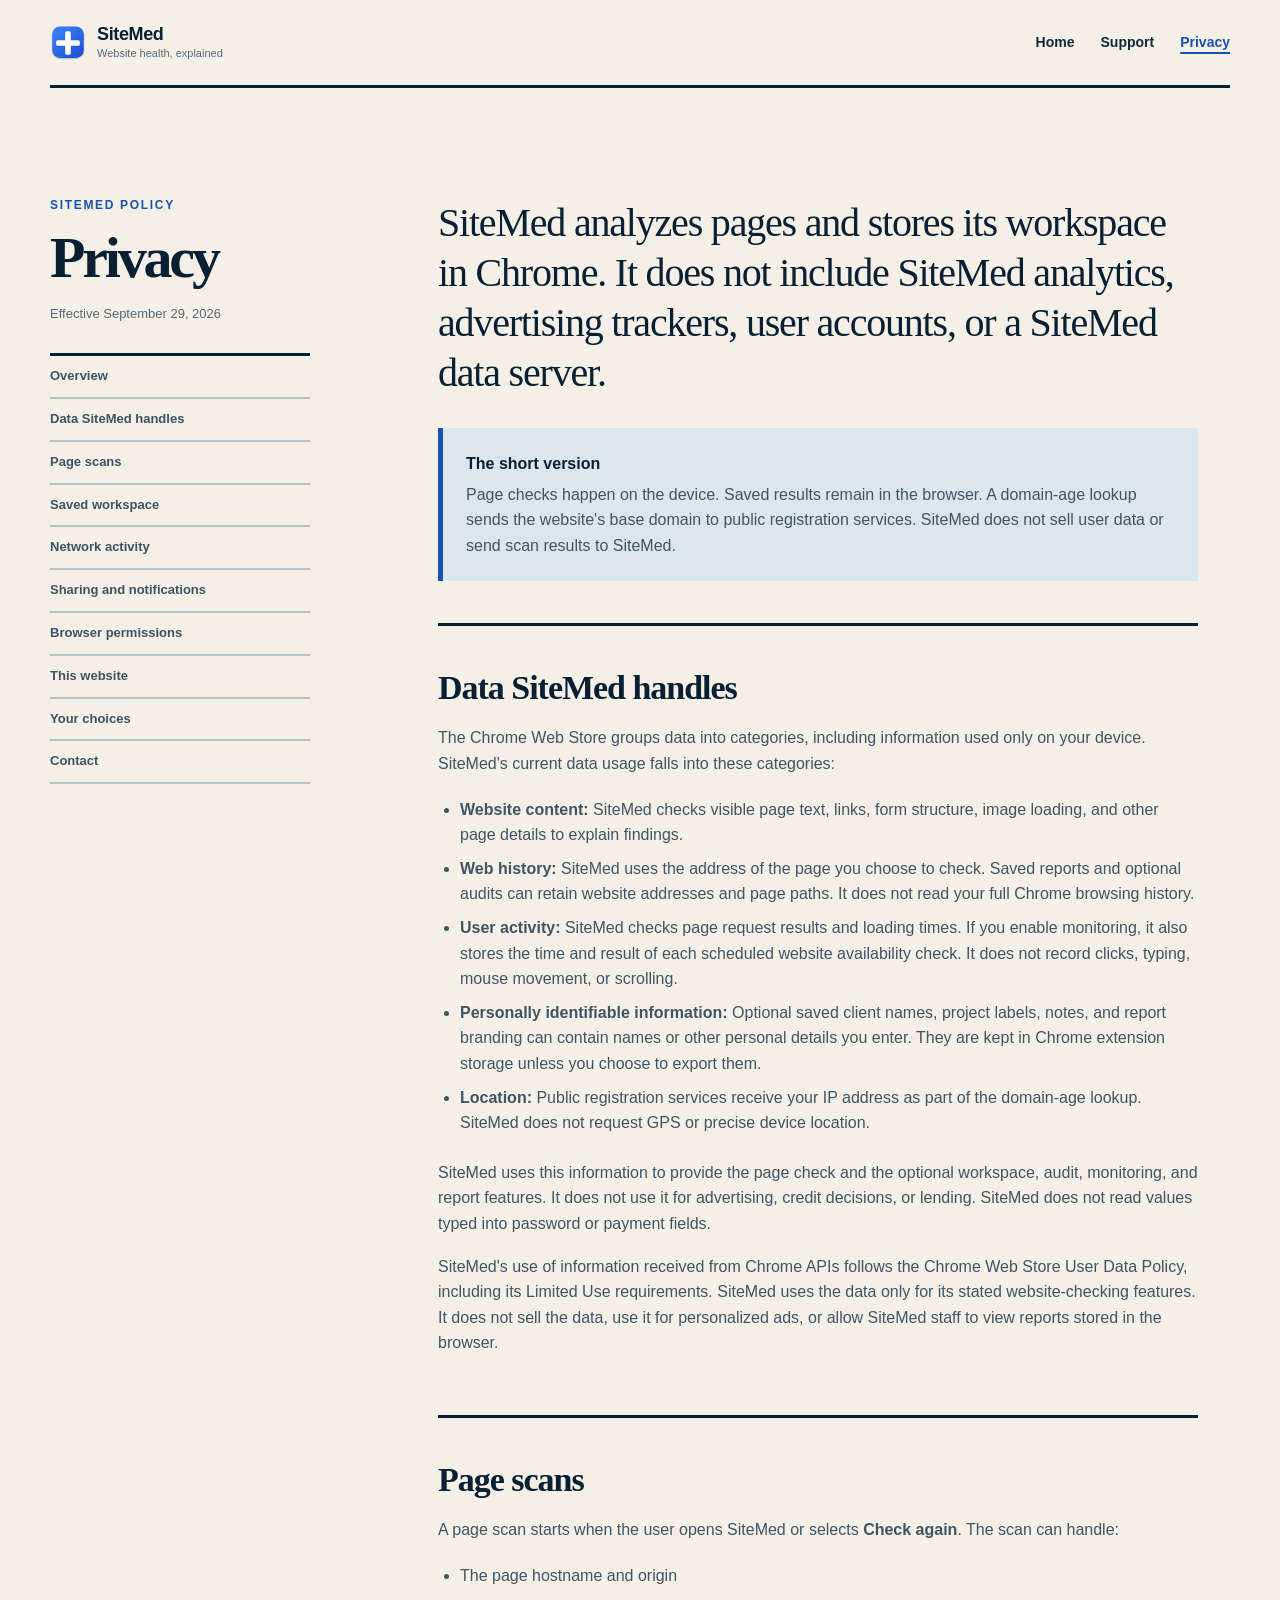
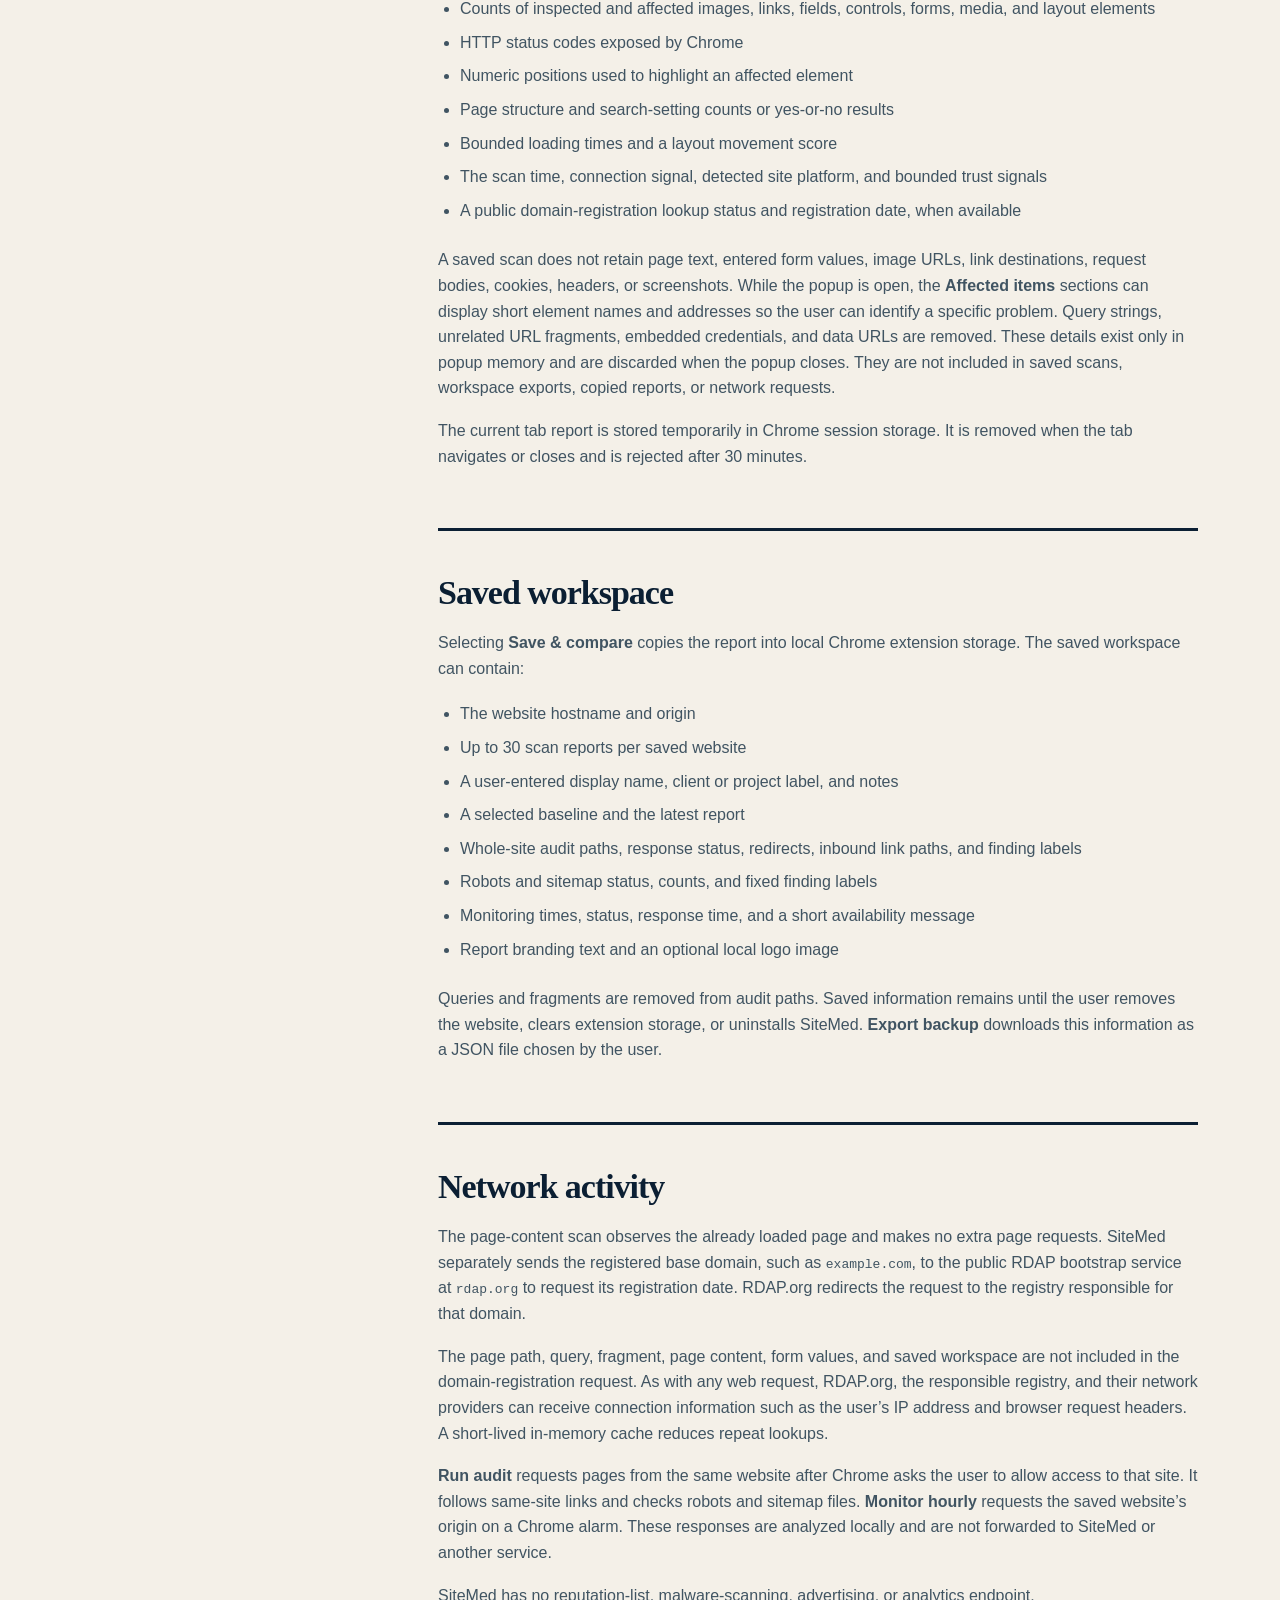
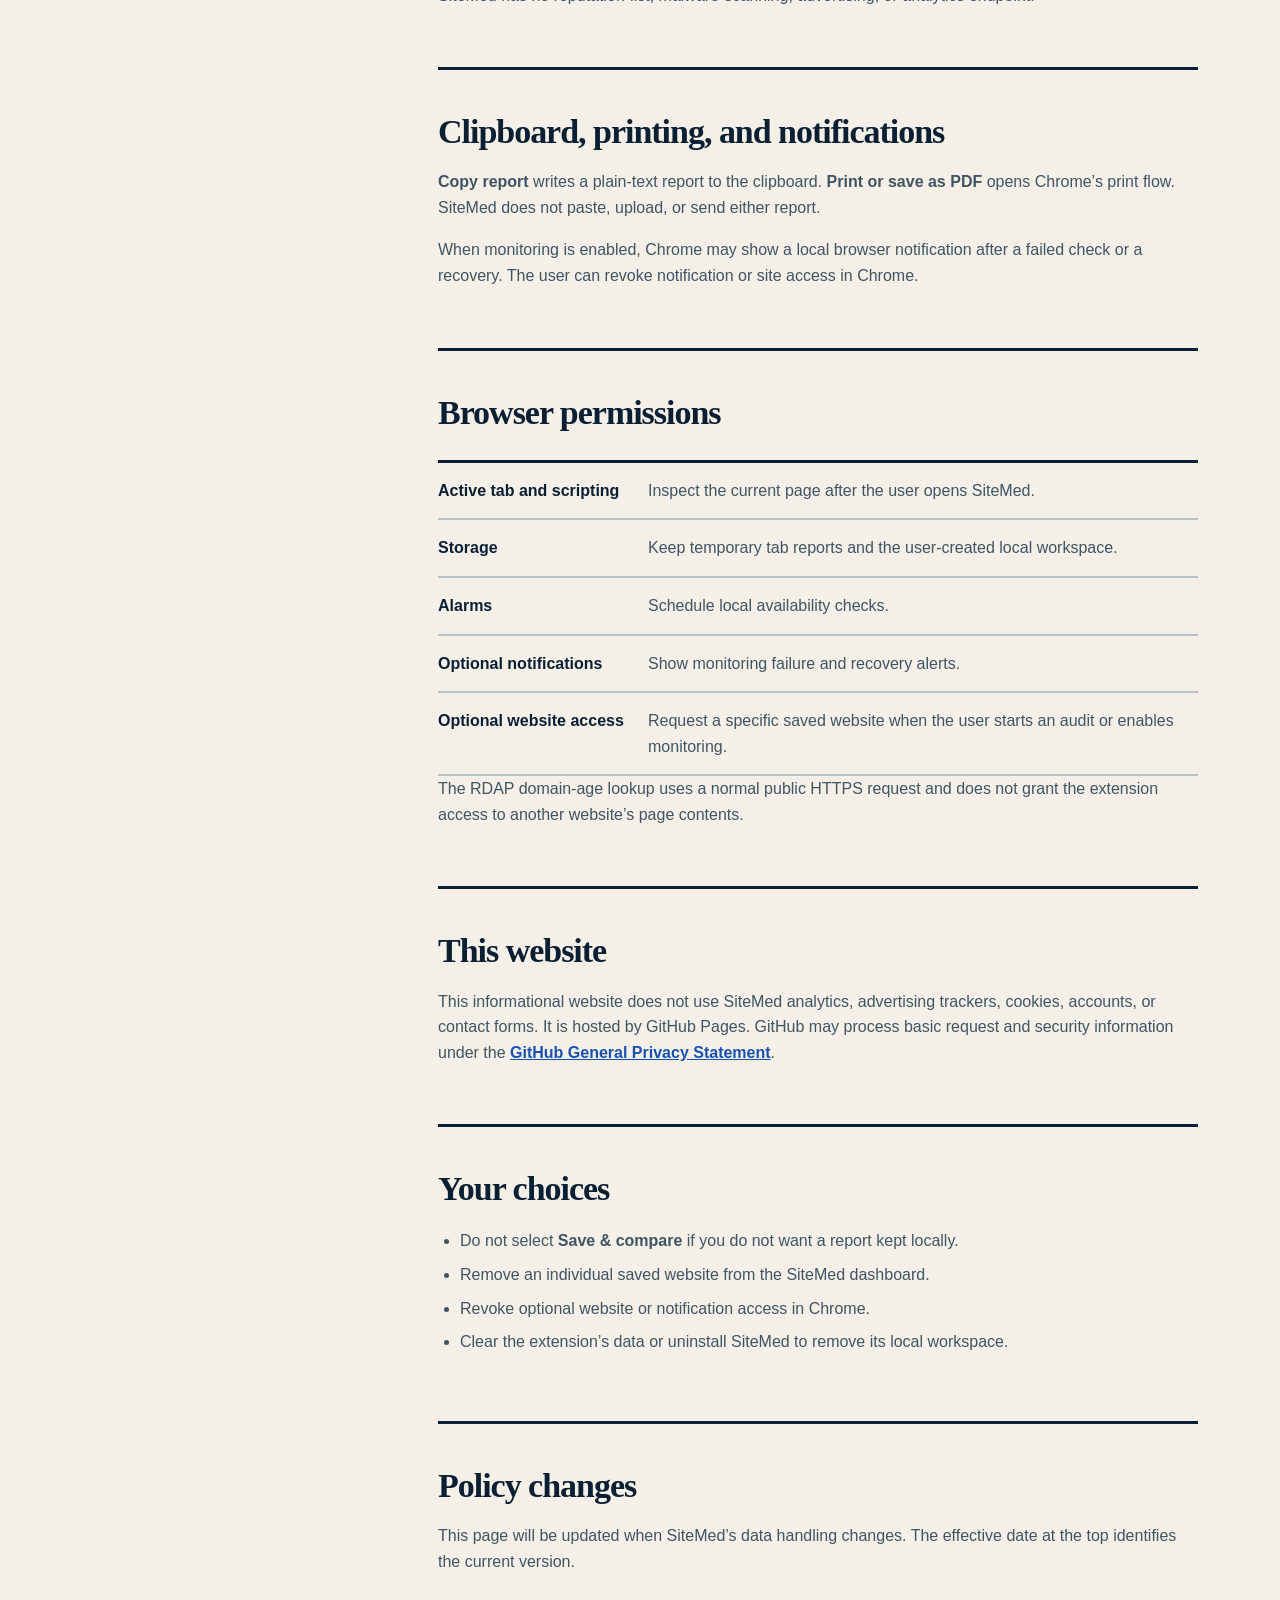
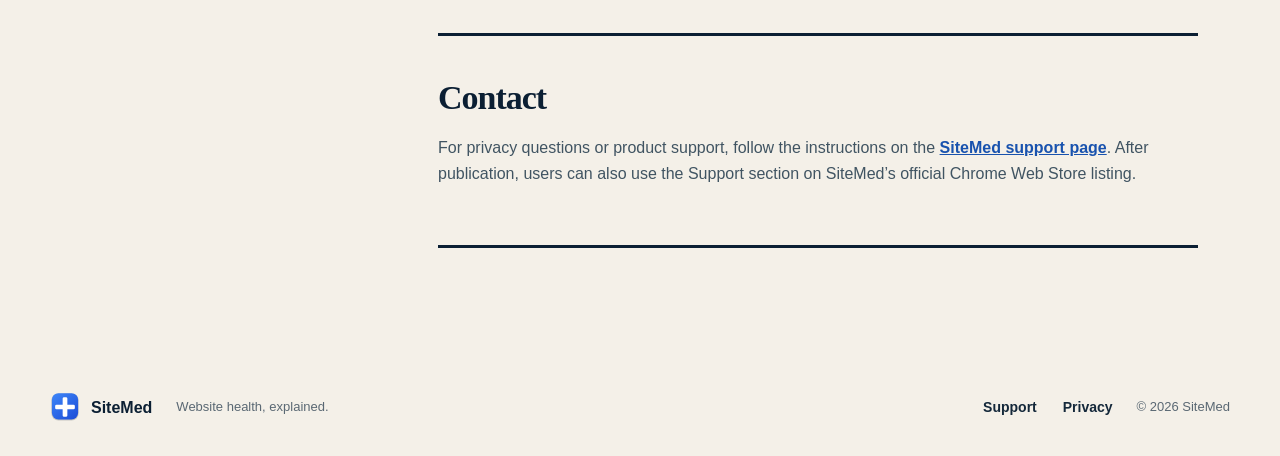
==== commit b09919d7: "Clarify Chrome Web Store Limited Use compliance" ====
--- a/privacy.html
+++ b/privacy.html
@@ -103,6 +103,13 @@
             advertising, credit decisions, or lending. SiteMed does not read values typed
             into password or payment fields.
           </p>
+          <p>
+            SiteMed's use of information received from Chrome APIs follows the Chrome Web
+            Store User Data Policy, including its Limited Use requirements. SiteMed uses
+            the data only for its stated website-checking features. It does not sell the
+            data, use it for personalized ads, or allow SiteMed staff to view reports
+            stored in the browser.
+          </p>
         </section>
 
         <section id="scans">
